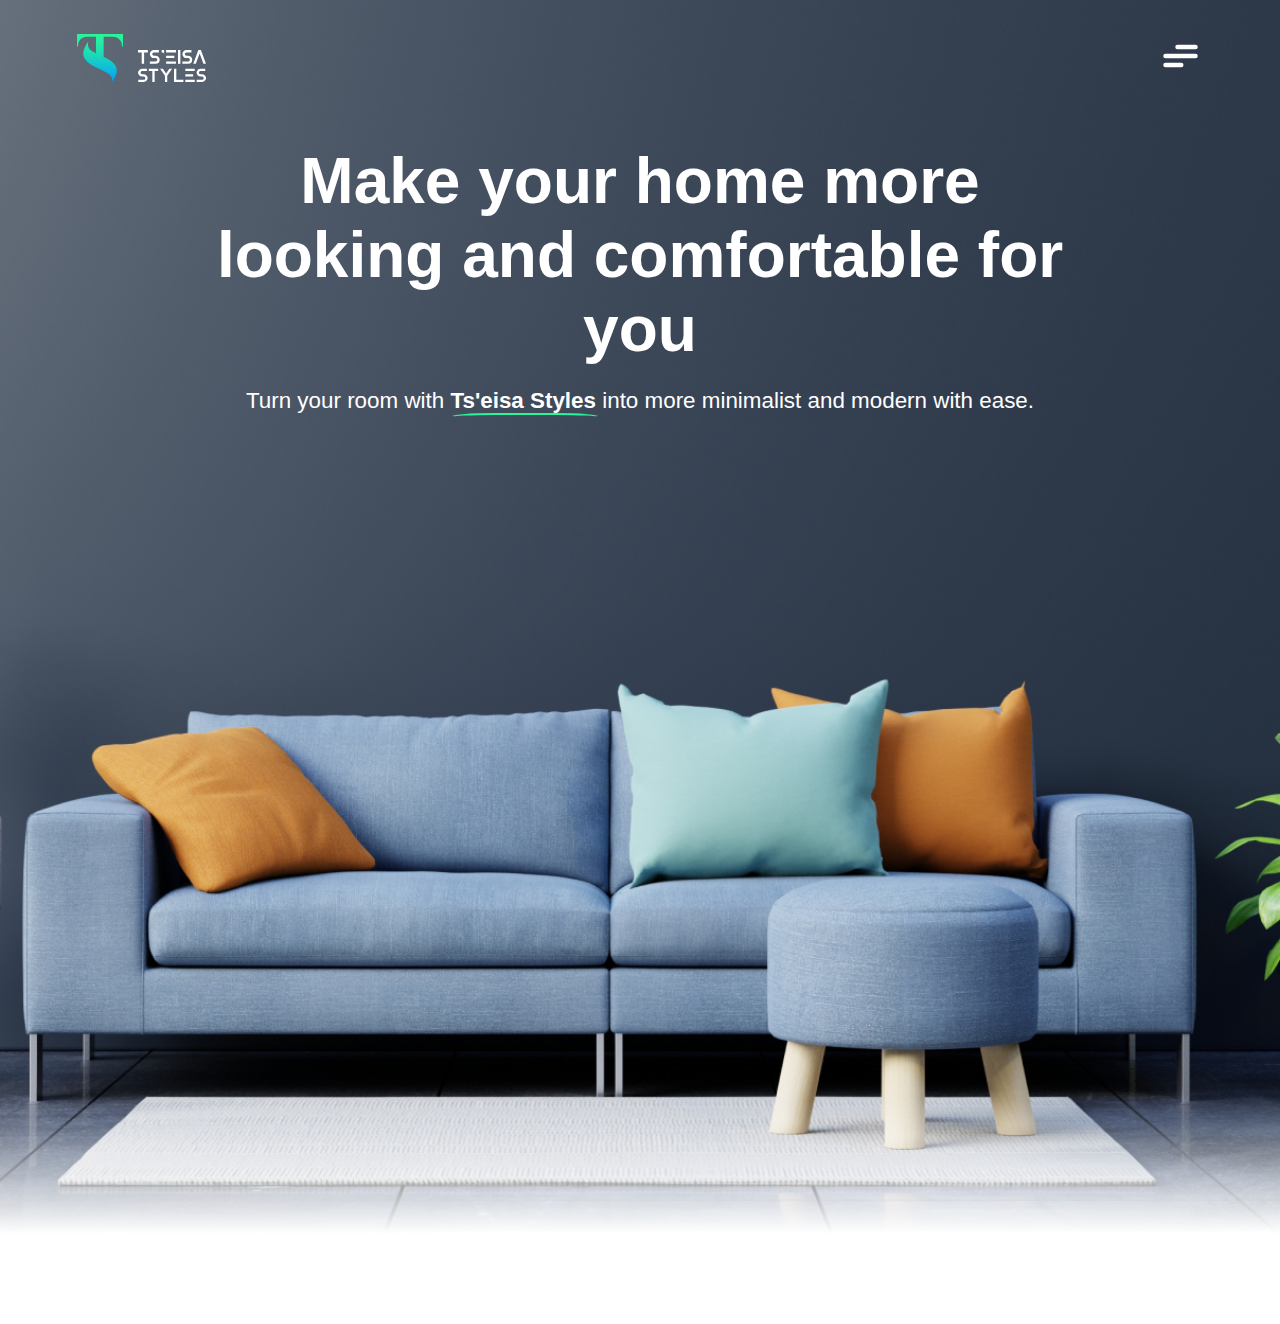
==== index.html @ ae575283 "intial" ====
<!DOCTYPE html>
<html lang="en">

    <head>
        <meta charset="UTF-8">
        <meta http-equiv="X-UA-Compatible" content="IE=edge">
        <meta name="viewport" content="width=device-width, initial-scale=1.0">
        <link rel="stylesheet" href="style.css">
        <link rel="stylesheet" href="css/typography.css">
        <link rel="stylesheet" href="Assets/fontawesome/css/all.css">
        <link rel="stylesheet" href="css/navbar.css">
        <link rel="stylesheet" href="css/hero.css">
        <link rel="stylesheet" href="css/about.css">
        <link rel="stylesheet" href="css/products.css">
        <link rel="stylesheet" href="css/contact.css">
        <link rel="stylesheet" href="css/footer.css">

        <script src="scripts/main.js"></script>
        <title>Ts'eisa Styles</title>
    </head>

    <body>
        
        <header>
            <nav>
                <div class="nav_top">
                    <span class="logo">
                        <img src="Assets/src/logo.svg" alt="" class="logo_img">
                        <img src="Assets/src/wordmark.svg" alt="" class="logo_text">
                    </span>

                    <label class="hamburger">
                        <input type="checkbox" id="toggler">
                        <svg viewBox="0 0 32 32">
                            <path class="line line-top-bottom"
                                d="M27 10 13 10C10.8 10 9 8.2 9 6 9 3.5 10.8 2 13 2 15.2 2 17 3.8 17 6L17 26C17 28.2 18.8 30 21 30 23.2 30 25 28.2 25 26 25 23.8 23.2 22 21 22L7 22">
                            </path>
                            <path class="line" d="M7 16 27 16"></path>
                        </svg>
                    </label>
                </div>

                <div class="nav_links">
                    <ul>
                        <li>
                            <a href="#hero">Home</a>
                            <a href="#about">About</a>
                            <a href="#products">Products</a>
                            <a href="#contact">Contact</a>
                        </li>
                    </ul>
                </div>
            </nav>
        </header>
    
        <main>
            <section id="hero" class=" hero_section">
                <div class="hero_text">
                    <h1 class="heading">Make your home more looking and comfortable for you</h1>
                    <p>Turn your room with <span class="company_name">Ts'eisa Styles</span> into more minimalist and
                        modern with ease.</p>
                </div>
                <div class="bottom_fade">
                </div>
            </section>
            
            <section id="about" class="section about_section">
                <!--
                <div class="about_top">
                    <div class="point">
                        <i class="fa-solid fa-truck-fast"></i>
                        <div class="point_text">
                            <h2>Free delivery</h2>
                            <p>For all orders over M1000</p>
                        </div>
                    </div>

                    <div class="point">
                        <i class="fa-solid fa-wallet"></i>
                        <div class="point_text">
                            <h2>Quick Payments</h2>
                            <p>100% secure payments</p>
                        </div>
                    </div>

                    <div class="point">
                        <i class="fa-solid fa-headset"></i>
                        <div class="point_text">
                            <h2>24/7 Support</h2>
                            <p>Dedicated support</p>
                        </div>
                    </div>
                </div>
                <div class="about_body">
                    
                    <div class="about_text">
                        <h3 class="heading-title">Our Story</h3>
                        <p>We are a family owned business that has been providing quality furniture to our customers for over 50 years. Our goal is to provide you with the best possible shopping experience.</p>
                    </div>

                    <div class="about_img_container">
                        <img src="Assets/src/grey.jpg" alt="" class="about_pic">
                        <svg width="0" height="0">
                            <defs>
                                <clipPath id="myClip">
                                    <rect class="cls-1" x="151" width="459" height="124.68"/>
<rect class="cls-1" y="129.16" width="610" height="124.68"/>
<rect class="cls-1" x="86" y="258.32" width="524" height="124.68"/>
                                </clipPath>
                            </defs>
                        </svg>
                    </div>
            
                </div>
            
                <div class="stats">
                    <div class="stat"><p>120+</p></div>
                    <div class="stat"><p>800+</p></div>
                    <div class="stat"><p>3760+</p></div>
                    <div class="stat"><p>180+</p></div>
                </div>
                -->
            </section>
<!--
            <section id="products" class="section products_section">
                <h3 class="heading-title">Products</h3>
                <p class="sub-title">We offer a wide range of furniture products to suit your needs, Our products include</p>
                <div class="parent">
                    <div class="div1 grid">
                        <div class="product_name_box">
                            <p class="product_name">Sofa</p>
                            <p class="product_qty">140 Products</p>
                        </div>
                </div>
                    <div class="div2 grid">
                        <div class="product_name_box">
                            <p class="product_name">Chairs</p>
                            <p class="product_qty">70 Products</p>
                        </div>
                    </div>
                    <div class="div3 grid">
                        <div class="product_name_box">
                            <p class="product_name">Beds</p>
                            <p class="product_qty">130 Products</p>
                        </div>
                    </div>
                    <div class="div4 grid">
                        <div class="product_name_box">
                            <p class="product_name">Shelves</p>
                            <p class="product_qty">60 Products</p>
                        </div>
                    </div>
                    <div class="div5 grid">
                        <div class="product_name_box">
                            <p class="product_name">Cabinets</p>
                            <p class="product_qty">14 Products</p>
                        </div>
                    </div>
                </div>
            </section>

            <section id="contact" class="section contact-section">
                <div class="contact_body">
                    <div class="contact_text">
                        <h3 class="heading-title">Let's talk</h3>
                        <form action="">
                            <div class="wave-group">
                                <input required="" type="text" class="input">
                                <span class="bar"></span>
                                <label class="label">
                                  <span class="label-char" style="--index: 0">N</span>
                                  <span class="label-char" style="--index: 1">a</span>
                                  <span class="label-char" style="--index: 2">m</span>
                                  <span class="label-char" style="--index: 3">e</span>
                                </label>
                              </div>
                              <div class="wave-group">
                                <input required="" type="email" class="input">
                                <span class="bar"></span>
                                <label class="label">
                                  <span class="label-char" style="--index: 0">E</span>
                                  <span class="label-char" style="--index: 1">m</span>
                                  <span class="label-char" style="--index: 2">a</span>
                                  <span class="label-char" style="--index: 3">i</span>
                                  <span class="label-char" style="--index: 4">l</span>
                                </label>
                              </div>
                              <div class="wave-group">
                                <input required="" type="text" class="input">
                                <span class="bar"></span>
                                <label class="label">
                                    <span class="label-char" style="--index: 0">[</span>
                                  <span class="label-char" style="--index: 1">+</span>
                                  <span class="label-char" style="--index: 2">2</span>
                                  <span class="label-char" style="--index: 3">6</span>
                                  <span class="label-char" style="--index: 4">6</span>
                                  <span class="label-char" style="--index: 5">]</span>
                                  <span class="label-char" style="--index: 6">5</span>
                                  <span class="label-char" style="--index: 7">7</span>
                                  <span class="label-char" style="--index: 8">9</span>
                                  <span class="label-char" style="--index: 9">3</span>
                                  <span class="label-char" style="--index: 10">3</span>
                                  <span class="label-char" style="--index: 11">1</span>
                                  <span class="label-char" style="--index: 12">8</span>
                                  <span class="label-char" style="--index: 13">5</span>
                                </label>
                              </div>
                        </form>
                       
                    </div>

                    <div class="contact_img_container">
                        <img src="Assets/src/couch.webp" alt="" class="contact_img">
                        <svg width="0" height="0">
                            <defs>
                                <clipPath id="myClip2">
                                    <rect class="cls-1" x="161.31" y="179.63" width="288.19" height="118.55" transform="translate(543.81 -66.5) rotate(90)"/>
                                    <rect class="cls-1" x="236.56" y="132.22" width="383" height="118.55" transform="translate(619.06 -236.56) rotate(90)"/>
                                    <rect class="cls-1" x="386.22" y="159.22" width="329" height="118.55" transform="translate(768.72 -332.22) rotate(90)"/>
                                    <rect class="cls-1" x="18.09" y="159.22" width="329" height="118.55" transform="translate(400.59 35.91) rotate(90)"/>
                                    <rect class="cls-1" x="-68.72" y="195.22" width="257" height="118.55" transform="translate(313.78 194.72) rotate(90)"/>
                                </clipPath>
                            </defs>
                        </svg>
                    </div>
                </div>
            </section>
            -->
        </main>
<!--
        <footer>
<nav class="footer_nav">
    <ul>
        <li><a href="#hero">Home</a></li>
        <li><a href="#about">About</a></li>
        <li><a href="#products">Products</a></li>
        <li><a href="#contact">Contact</a></li>
    </ul>
</nav>

<div class="contacts">
    <div class="point">
        <i class="fa-solid fa-location-dot"></i>
        <div class="point_text">
            <li>
            <a href="#">Leribe Lesotho</a>
        </li>
        </div>
    </div>

    <div class="point">
        <i class="fa-solid fa-phone"></i>
        <div class="point_text">
            <li>
                <a href="tel:+266579333185">(+266) 57933 3185</a>
            </li>
            
        </div>
    </div>

    <div class="point">
        <i class="fa-solid fa-envelope"></i>
        <div class="point_text">
            <li>
                <a href="mailto:info@tseisastyles.com">info@tseisastyles.com</a>
            </li>
            
        </div>
    </div>
</div>

<div class="divider"></div>
<div class="footer_bottom">
    <span class="designer">
        <p>Designed & Developed by </p>
        <li><a href="https://kananelotseisa.netlify.app/" target="_blank" rel="noopener noreferrer">Kananelo Ts'eisa</li>
    </span>
    <p>© 2024 Ts'eisa - All rights reserved</p>
</div>


        </footer>
        -->
    </body>


</html>
---- style.css ----
:root{
    --white:#ffffff;
    --green:  #2af598;
    --light-green: rgb(75, 255, 174);
    --blue:  #009efd;

    --light-navy:rgb(86, 98, 112);
    --dark-navy:rgb(30, 42, 56);
}

html{
    scroll-behavior: smooth;

}
body{
    margin: 0;
    padding: 0;
    width: 100%;
    box-sizing: border-box;
    font-family: Arial, Helvetica, sans-serif;
    scroll-behavior: smooth;
    overflow-y: auto;
    overflow-x: hidden;

}

main{
    width: 100%;
}

.section{
    width: 100%;
    padding: 2rem 7%;
}

li{
    list-style: none;
  }

a{

    text-decoration: none;
    position: relative;
}

li a::after{
    content: "";
    position: absolute;
    height: 3px;
    width: 0rem;
    left: 0;
    bottom: -3px;
    background: var(--white);
    transform-origin: left;
    transition: all 0.5s ease;
  }

li a:hover::after{
    width: 2rem;
    transform-origin: right;
  }
---- css/typography.css ----
.nav_links li a{
    font-size: 4rem;
    color: var(--white);
  }

.hero_text{
    color: #ffffff;
    text-align: center;
} 
.hero_text .heading{
    font-weight: 700;
    font-size: 4rem;
    margin-block-start: 9rem;
    margin-block-end: 0rem;
}

.hero_text p{
font-size: 1.4rem;
}
.hero_text .company_name{
    font-weight: bold;
    position: relative;
}

.company_name:after {
    content: "";
    position: absolute;
    bottom: -13px;
    left: 0;
    height: 9px;
    width: 100%;
    border: solid 2px var(--green);
    border-color: var(--green) transparent transparent transparent;
    border-radius: 30%;
  }
.point_text h2{
    margin-block-start: 0rem;
    margin-block-end: 0em;
}
.point_text p{
    margin-block-start: 0.5em;
margin-block-end: 0rem;
}

.heading-title{
    font-size: 4rem;
    position: relative;
    font-weight: normal;
    color:var(--dark-navy);
    margin-block-start: 0em;
    margin-block-end: 0.5em;
}

.heading-title::after{
    content: "";
    position: absolute;
    height: 4px;
    width: 3rem;
    left: 0;
    bottom: 0;
    background: var(--dark-navy);
}


.about_text p{
    font-size: 1.4rem;
    line-height: 2;
    letter-spacing: 1px;
}

.stats .stat p{
    font-size: 3rem
}

.product_name{
    letter-spacing: 1px;
    font-size: 1.4rem;
    margin-block-start: 0rem;
    margin-block-end: 0rem;
}

.product_qty{
    letter-spacing: 1px;
    font-size: 0.8rem;
    margin-block-start: 0rem;
    margin-block-end: 0rem;  
}


@media screen and (max-width: 768px){
    .nav_links li a{
        font-size: 3rem;
        color: var(--white);
      }

    .stats .stat p{
        font-size: 2rem
    }
}

@media screen and (max-width: 425px){
    .hero_text .heading{
        font-weight: 700;
        font-size: 2rem;
        margin-block-start: 9rem;
        margin-block-end: 0rem;
    }
}
---- css/navbar.css ----
header{
    width: 100%;
    position: absolute;
    left: 0;
    top: 0;
    z-index: 999;
}

header nav{
    padding: 2rem 6% 1rem;
    color: var(--white);
    background: transparent;
    transition: all 0.5s ease;
}

header nav.active{
  background: linear-gradient(90deg, var(--light-navy), var(--dark-navy));
}

header nav .nav_top{
    display: flex;
    justify-content: space-between;
    align-items: center;
}
.logo {
  gap: 15px;
  display: inline-flex;
  align-items: baseline;
}
.logo .logo_img{
  height: 3rem;
}

.logo .logo_text{
  height: 2rem;
}
.hamburger {
    cursor: pointer;
  }
  
  .hamburger input {
    display: none;
  }
  
  .hamburger svg {
    /* The size of the SVG defines the overall size */
    height: 3em;
    /* Define the transition for transforming the SVG */
    transition: transform 600ms cubic-bezier(0.4, 0, 0.2, 1);
  }
  
  .line {
    fill: none;
    stroke: white;
    stroke-linecap: round;
    stroke-linejoin: round;
    stroke-width: 3;
    /* Define the transition for transforming the Stroke */
    transition: stroke-dasharray 600ms cubic-bezier(0.4, 0, 0.2, 1),
                stroke-dashoffset 600ms cubic-bezier(0.4, 0, 0.2, 1);
  }
  
  .line-top-bottom {
    stroke-dasharray: 12 63;
  }
  
  .hamburger input:checked + svg {
    transform: rotate(-45deg);
  }
  
  .hamburger input:checked + svg .line-top-bottom {
    stroke-dasharray: 20 300;
    stroke-dashoffset: -32.42;
  }
  

  /*bottom*/
  .nav_links{
    opacity: 0;
    margin-top: 3rem;
    transition: all 0.5s ease;
    transform: translateY(2rem);
    pointer-events: none;
  }

  .nav_links.active{
    opacity: 1;
    pointer-events: all;
    transform: translateY(0);
  }

  .nav_links ul{
    padding-inline-start: 0px;
  }
  .nav_links li{
    width: 100%;
    display: flex;
    gap: 4rem;
    list-style: none;
  }
  .nav_links li a::after{
    content: "";
    position: absolute;
    height: 4px;
    width: 0rem;
    left: 0;
    bottom: 0;
    background: var(--white);
    transform-origin: left;
    transition: all 0.5s ease;
  }

  .nav_links li a:hover::after{
    width: 2.5rem;
  }


  @media screen and (max-width: 768px){
    .nav_links{
      height: 100vh;
    }
    .nav_links li{
      flex-direction: column;
    }
    .nav_links li{
      gap: 3rem;
    }
    
  }
---- css/hero.css ----
.hero_section{
    position: relative;
    background: url("../Assets/src/modern-living-room-background.jpg") no-repeat center bottom/cover;
    height: 140vh;
    display: flex;
    justify-content: center;
    width: 100%;
    min-height: 100vh;
    }
    
    .bottom_fade{
        background: linear-gradient(180deg, rgba(255, 255, 255, 0) 0%, #FFFFFF 83.65%);
        height: 160px;
        width: 100%;
        bottom: 0;
        position: absolute;
        left: 0;
        z-index: 2;
    }
    
    .hero_section .hero_text{
        width: 70%;
    }

    @media screen and (max-width: 768px){
        .hero_section{
            padding: 0 3%;
            height: 120vh;
        }
        .hero_section .hero_text{
            width: 100%;
        }  
        .bottom_fade {
            background: linear-gradient(180deg, rgba(255, 255, 255, 0) 0%, #FFFFFF 70%);
        }
    }
---- css/about.css ----
.about_section .about_top{
    width: 100%;
    margin-top: 3rem;
    display: flex;
    justify-content: space-around;
}

.about_top .point{
    display: flex;
    gap: 1rem;
    align-items: center;
}

.about_top .point i{
    font-size: 3rem;
    background: linear-gradient(180deg, var(--green) 0%, var(--blue) 100%);
    -webkit-background-clip: text !important;
    background-clip: text;
    -webkit-text-fill-color: transparent;
    --text-fill-color: transparent;
}

.about_body{
    margin: 7rem 0 0rem;
    display: flex;
    align-items: center;
    gap: 2rem;
}

.about_body .about_text{
width: 45%;

}

.about_body .about_img_container{
    flex: 1;
    height: 24rem;
}
.about_body .about_pic{
width: 100%;
object-fit: cover;
clip-path: url(#myClip);
}

.stats{
    margin-top: 6rem;
    display: flex;
    justify-content: center;
}

.stats .stat{
    color: var(--dark-navy);
    border-left: 2px solid var(--light-navy);
    padding: 0 3rem;
}

.stats .stat:first-child{
    border-left:none;
}

@media screen and (max-width: 768px){
    
    .about_body{
        margin: 3rem 0 0rem;
        flex-direction: column;
        gap: 2rem;
    }

    .about_body .about_text{
        width: 100%;
        }
}

@media screen and (max-width: 425px) {
    .about_section .about_top{
        flex-direction: column;
        gap: 3rem;
    }

    .stats{
        flex-direction: column;
    }

    .stats .stat{
        border-left: none;
        border-top: 2px solid var(--light-navy);
        text-align: center;
    }
    .stats .stat:first-child{
        border-top:none;
    }
}
---- css/products.css ----
.parent {
    margin-top: 2rem;
    display: grid;
    width: 100%;
    grid-template-columns: repeat(3, 1fr);
    grid-template-rows: repeat(3, 1fr);
    grid-column-gap: 1.5rem;
    grid-row-gap: 1.5rem;
}

.parent .grid{
    color: white;
    padding: 1rem 1rem;
    display: inline-flex;
    align-items: flex-end;
    height: 25rem;
    border-radius: 16px;
}

.div1 { grid-area: 1 / 1 / 2 / 3; background: url("../Assets/src/couch.webp") no-repeat center bottom/cover;}
.div2 { grid-area: 1 / 3 / 2 / 4; background: url("../Assets/src/black-chair-with-black-leather-armrest-plant-pot-with-plant-it_902639-18648.jpg") no-repeat center bottom/cover;}
.div3 { grid-area: 2 / 1 / 3 / 4; background: url("../Assets/src/modern-bedroom.jpg") no-repeat center bottom/cover;}
.div4 { grid-area: 3 / 1 / 4 / 2; background: url("../Assets/src/shelves.jpg") no-repeat center bottom/cover;}
.div5 { grid-area: 3 / 2 / 4 / 4; background: url("../Assets/src/cabin.jpg") no-repeat center bottom/cover;}


.product_name_box{
    background:  rgba(38, 48, 59, 0.5);
    backdrop-filter: blur(2px);
    border-radius: 8px;
    padding: 0.5rem 0.5rem;
    min-width: 8rem;
}

@media screen and (max-width: 768px){
    .parent {
        grid-template-columns: repeat(3, 1fr);
        grid-template-rows: repeat(3, 1fr);
    }
}
---- css/contact.css ----
.contact_body{
    margin: 5rem 0;
    display: flex;
    align-items: center;
    gap: 2rem;
}

.contact_body .contact_text{
width: 45%;

}

.contact_body .contact_img_container{
    flex: 1;
    height: 24rem;
}
.contact_body .contact_img{
width: 100%;
object-fit: contain;

clip-path: url(#myClip2);
}


.wave-group {
    position: relative;
    margin-top: 1rem;
  }
  
  .wave-group .input {
    font-size: 16px;
    padding: 10px 10px 10px 5px;
    display: block;
    width: 300px;
    border: none;
    border-bottom: 1px solid #515151;
    background: transparent;
  }
  
  .wave-group .input:focus {
    outline: none;
  }
  
  .wave-group .label {
    color: #999;
    font-size: 18px;
    font-weight: normal;
    position: absolute;
    pointer-events: none;
    left: 5px;
    top: 10px;
    display: flex;
  }
  
  .wave-group .label-char {
    transition: 0.2s ease all;
    transition-delay: calc(var(--index) * .05s);
  }
  
  .wave-group .input:focus ~ label .label-char,
  .wave-group .input:valid ~ label .label-char {
    transform: translateY(-20px);
    font-size: 14px;
    color: var(--blue);
  }
  
  .wave-group .bar {
    position: relative;
    display: block;
    width: 315px;
  }
  
  .wave-group .bar:before,.wave-group .bar:after {
    content: '';
    height: 2px;
    width: 0;
    bottom: 1px;
    position: absolute;
    background: var(--blue);
    transition: 0.2s ease all;
    -moz-transition: 0.2s ease all;
    -webkit-transition: 0.2s ease all;
  }
  
  .wave-group .bar:before {
    left: 50%;
  }
  
  .wave-group .bar:after {
    right: 50%;
  }
  
  .wave-group .input:focus ~ .bar:before,
  .wave-group .input:focus ~ .bar:after {
    width: 50%;
  }
  
  
  @media screen and (max-width: 768px){
    .contact-section{
      display: none;
    }
  .contact_body{
      flex-direction: column;
  }
  
  .contact_body .contact_text{
      width: 100%;
  }
}
---- css/footer.css ----
footer{
    padding: 1rem 6%;
    background: linear-gradient(180deg, var(--light-navy) 0%, var(--dark-navy) 100%);
    color: var(--white);
}

footer .footer_nav ul{
    display: flex;
    justify-content: center;
    gap: 2rem;
}

footer .footer_nav ul li a{
    color: var(--white);
    font-size: 1.3rem;
}


.contacts{
    width: 100%;
    margin-top: 3rem;
    display: flex;
    justify-content: center;
    gap: 3rem;
}

.contacts .point{
    display: flex;
    gap: 1rem;
    align-items: center;
}

.contacts .point i{
    font-size: 2rem;
    background: linear-gradient(180deg, var(--green) 0%, var(--blue) 100%);
    -webkit-background-clip: text !important;
    background-clip: text;
    -webkit-text-fill-color: transparent;
    --text-fill-color: transparent;
}

footer a{
    color: var(--white);
    font-size: 1rem;
}


footer .divider{
margin: 1rem 0;
height: 1px;
width: 100%;
background: var(--white);
}

footer .footer_bottom{
    display: flex;
    justify-content: space-between;
    align-items: center;
}
footer .designer{
    display: inline-flex;
    align-items: center;
    gap: 5px;
}
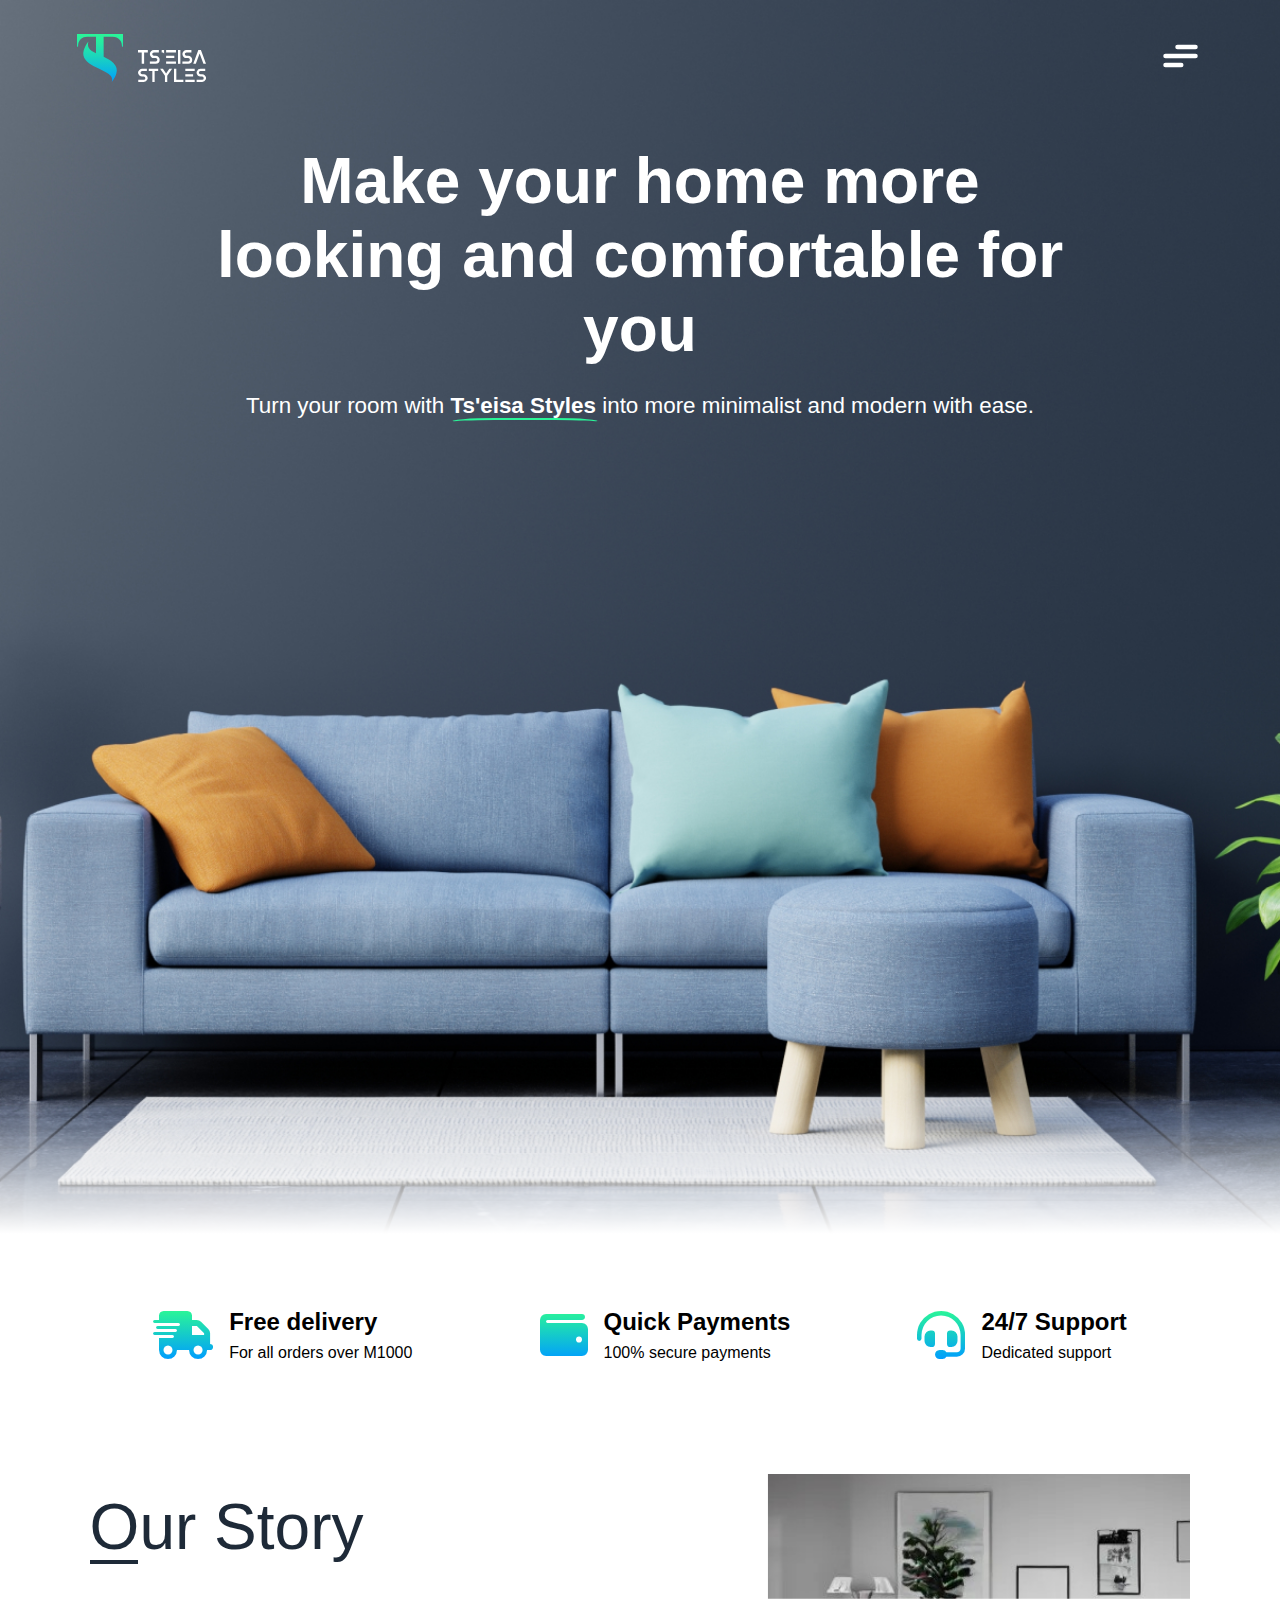
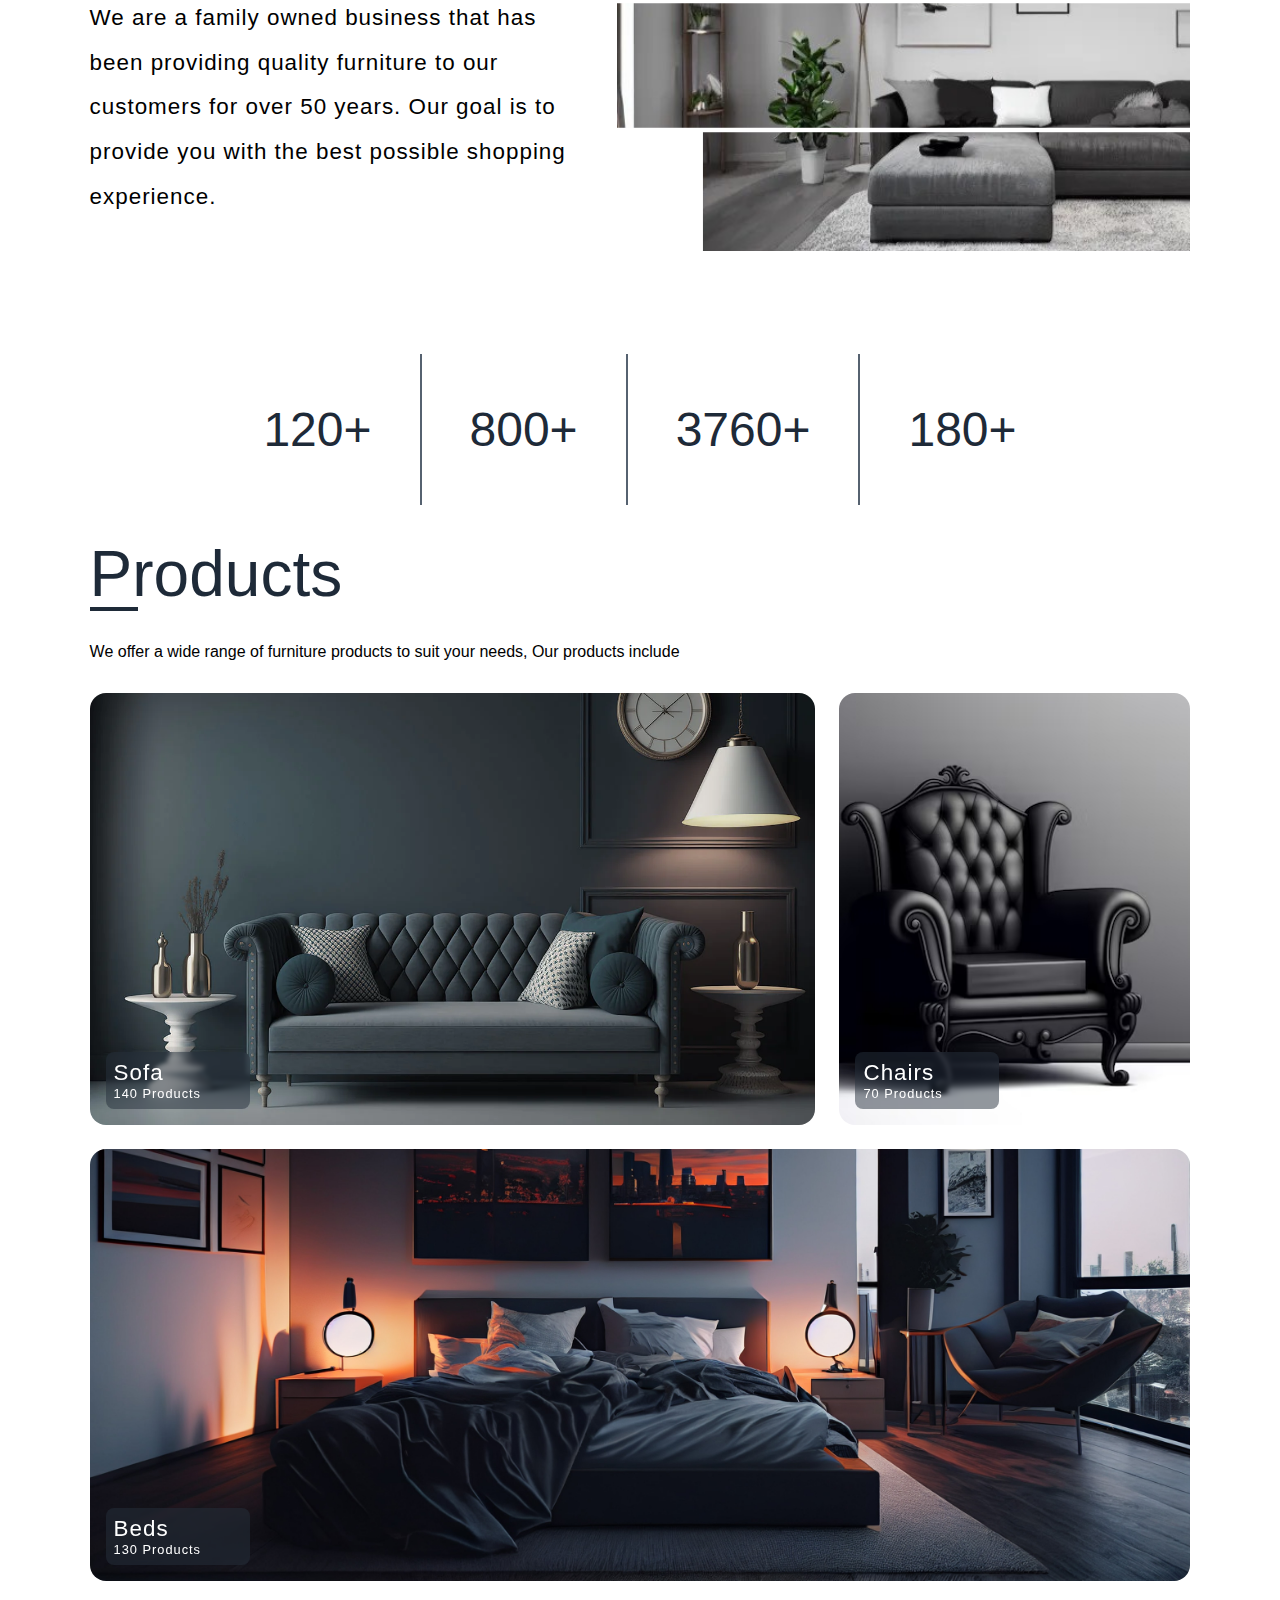
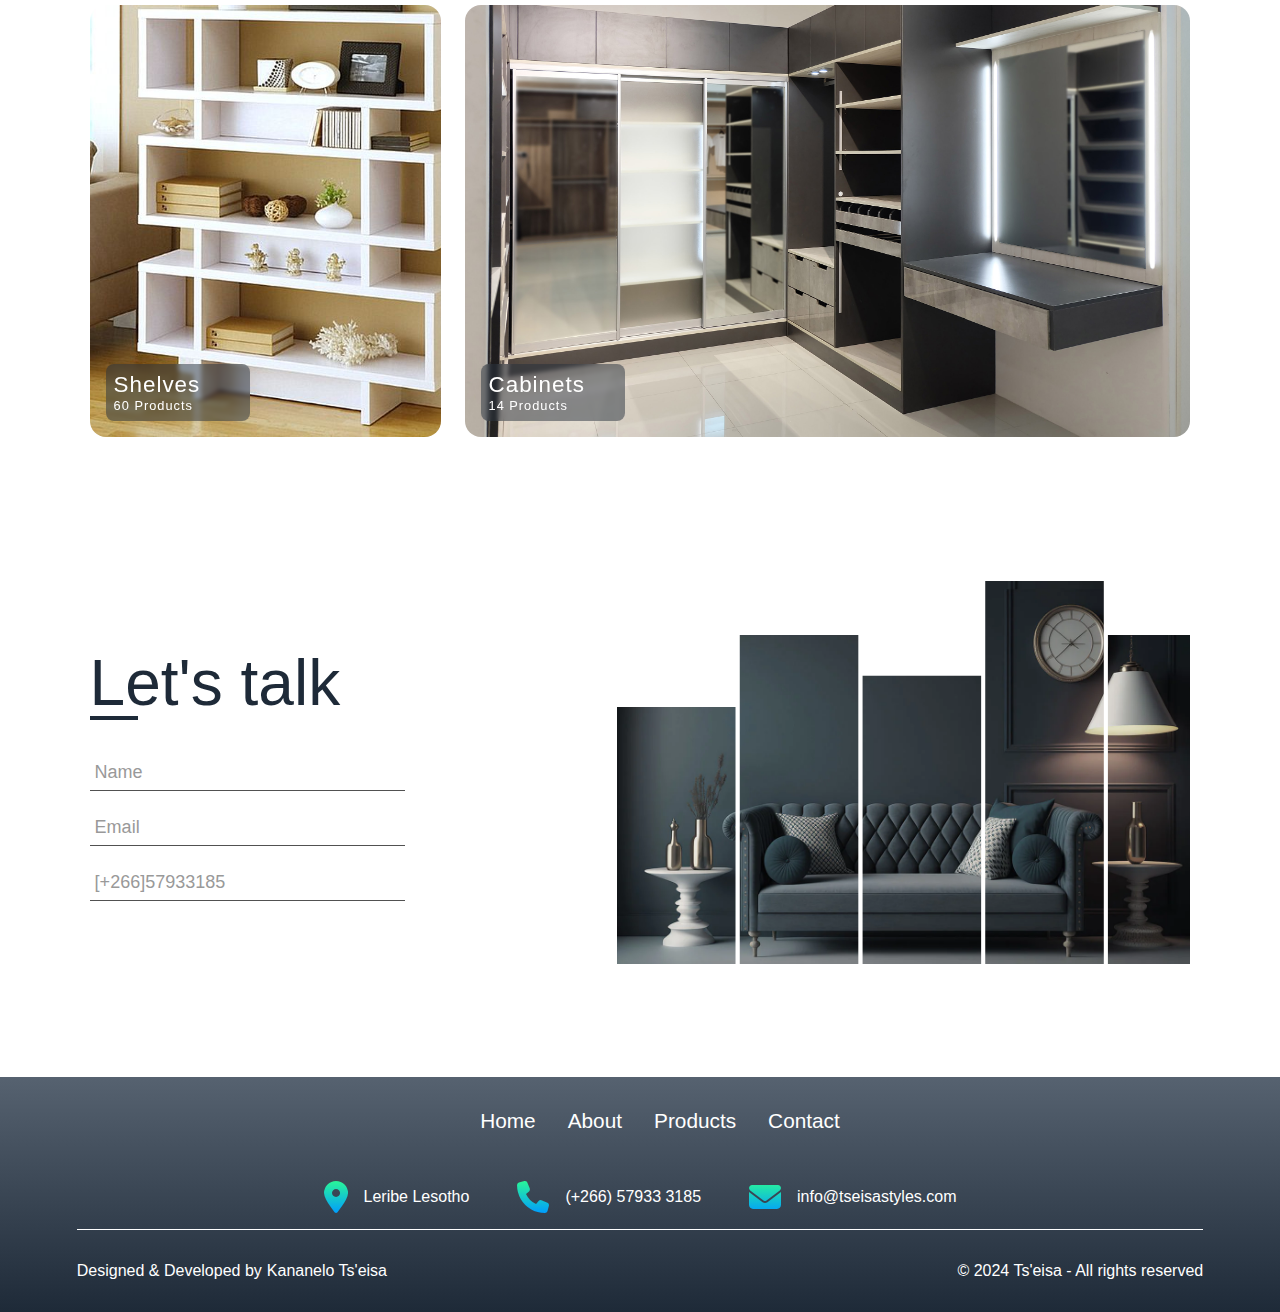
==== commit 569dc53b: "mobile resoonsive" ====
--- a/index.html
+++ b/index.html
@@ -64,8 +64,8 @@
                 </div>
             </section>
             
-            <section id="about" class="section about_section">
-                <!--
+            <section id="about" class=" about_section">
+                
                 <div class="about_top">
                     <div class="point">
                         <i class="fa-solid fa-truck-fast"></i>
@@ -91,6 +91,7 @@
                         </div>
                     </div>
                 </div>
+                
                 <div class="about_body">
                     
                     <div class="about_text">
@@ -98,18 +99,20 @@
                         <p>We are a family owned business that has been providing quality furniture to our customers for over 50 years. Our goal is to provide you with the best possible shopping experience.</p>
                     </div>
 
+                    
                     <div class="about_img_container">
                         <img src="Assets/src/grey.jpg" alt="" class="about_pic">
                         <svg width="0" height="0">
                             <defs>
                                 <clipPath id="myClip">
-                                    <rect class="cls-1" x="151" width="459" height="124.68"/>
-<rect class="cls-1" y="129.16" width="610" height="124.68"/>
-<rect class="cls-1" x="86" y="258.32" width="524" height="124.68"/>
+                                    <rect class="cls" x="151" width="459"/>
+                                    <rect class="cls" y="129.16" width="610"/>
+                                    <rect class="cls" x="86" y="258.32" width="524"/>
                                 </clipPath>
                             </defs>
                         </svg>
                     </div>
+                    
             
                 </div>
             
@@ -119,9 +122,9 @@
                     <div class="stat"><p>3760+</p></div>
                     <div class="stat"><p>180+</p></div>
                 </div>
-                -->
-            </section>
-<!--
+                
+            </section>
+
             <section id="products" class="section products_section">
                 <h3 class="heading-title">Products</h3>
                 <p class="sub-title">We offer a wide range of furniture products to suit your needs, Our products include</p>
@@ -225,9 +228,9 @@
                     </div>
                 </div>
             </section>
-            -->
+            
         </main>
-<!--
+
         <footer>
 <nav class="footer_nav">
     <ul>
@@ -280,7 +283,7 @@
 
 
         </footer>
-        -->
+        
     </body>
 
 
--- a/style.css
+++ b/style.css
@@ -29,7 +29,6 @@
 }
 
 .section{
-    width: 100%;
     padding: 2rem 7%;
 }
 
--- a/css/typography.css
+++ b/css/typography.css
@@ -16,10 +16,13 @@
 
 .hero_text p{
 font-size: 1.4rem;
+line-height: 35px;
 }
 .hero_text .company_name{
     font-weight: bold;
     position: relative;
+    white-space: nowrap;
+
 }
 
 .company_name:after {
--- a/css/hero.css
+++ b/css/hero.css
@@ -25,6 +25,7 @@
     @media screen and (max-width: 768px){
         .hero_section{
             padding: 0 3%;
+            width: auto;
             height: 120vh;
         }
         .hero_section .hero_text{
--- a/css/about.css
+++ b/css/about.css
@@ -1,3 +1,7 @@
+.about_section{
+    padding: 0 7%;
+}
+
 .about_section .about_top{
     width: 100%;
     margin-top: 3rem;
@@ -36,6 +40,11 @@
     flex: 1;
     height: 24rem;
 }
+
+.about_body #myClip .cls{
+    height:124.68px;
+}
+
 .about_body .about_pic{
 width: 100%;
 object-fit: cover;
@@ -59,7 +68,11 @@
 }
 
 @media screen and (max-width: 768px){
-    
+
+    .about_section{
+        width: auto;
+        overflow: hidden;
+    }
     .about_body{
         margin: 3rem 0 0rem;
         flex-direction: column;
@@ -77,6 +90,13 @@
         gap: 3rem;
     }
 
+    .about_body .about_img_container {
+        display: none;
+    }
+    .about_body .about_pic{
+        width: auto;
+    }
+
     .stats{
         flex-direction: column;
     }
--- a/css/products.css
+++ b/css/products.css
@@ -37,4 +37,21 @@
         grid-template-columns: repeat(3, 1fr);
         grid-template-rows: repeat(3, 1fr);
     }
+}
+
+@media screen and (max-width: 425px){
+    .parent {
+        display: flex;
+        flex-direction: column;
+    }
+
+    .parent .grid{
+        height: auto;
+    }
+    
+.div1 {aspect-ratio: 2/1;}
+.div2 {aspect-ratio: 1/1;}
+.div3 {aspect-ratio: 3/1;}
+.div4 {aspect-ratio: 1/1;}
+.div5 {aspect-ratio: 2/1;}
 }--- a/css/contact.css
+++ b/css/contact.css
@@ -98,11 +98,9 @@
   
   
   @media screen and (max-width: 768px){
-    .contact-section{
-      display: none;
-    }
   .contact_body{
       flex-direction: column;
+      margin: 5rem 0 0;
   }
   
   .contact_body .contact_text{
--- a/css/footer.css
+++ b/css/footer.css
@@ -63,3 +63,19 @@
     gap: 5px;
 }
 
+
+@media screen and (max-width: 768px){
+    footer .footer_nav ul{
+        padding-inline-start: 0;
+        flex-direction: column;
+    }
+    .contacts{
+        display: flex;
+        gap: 1rem;
+        align-items:flex-start;
+        flex-direction: column;
+    }
+    footer .footer_bottom{
+        flex-direction: column;
+    }
+}